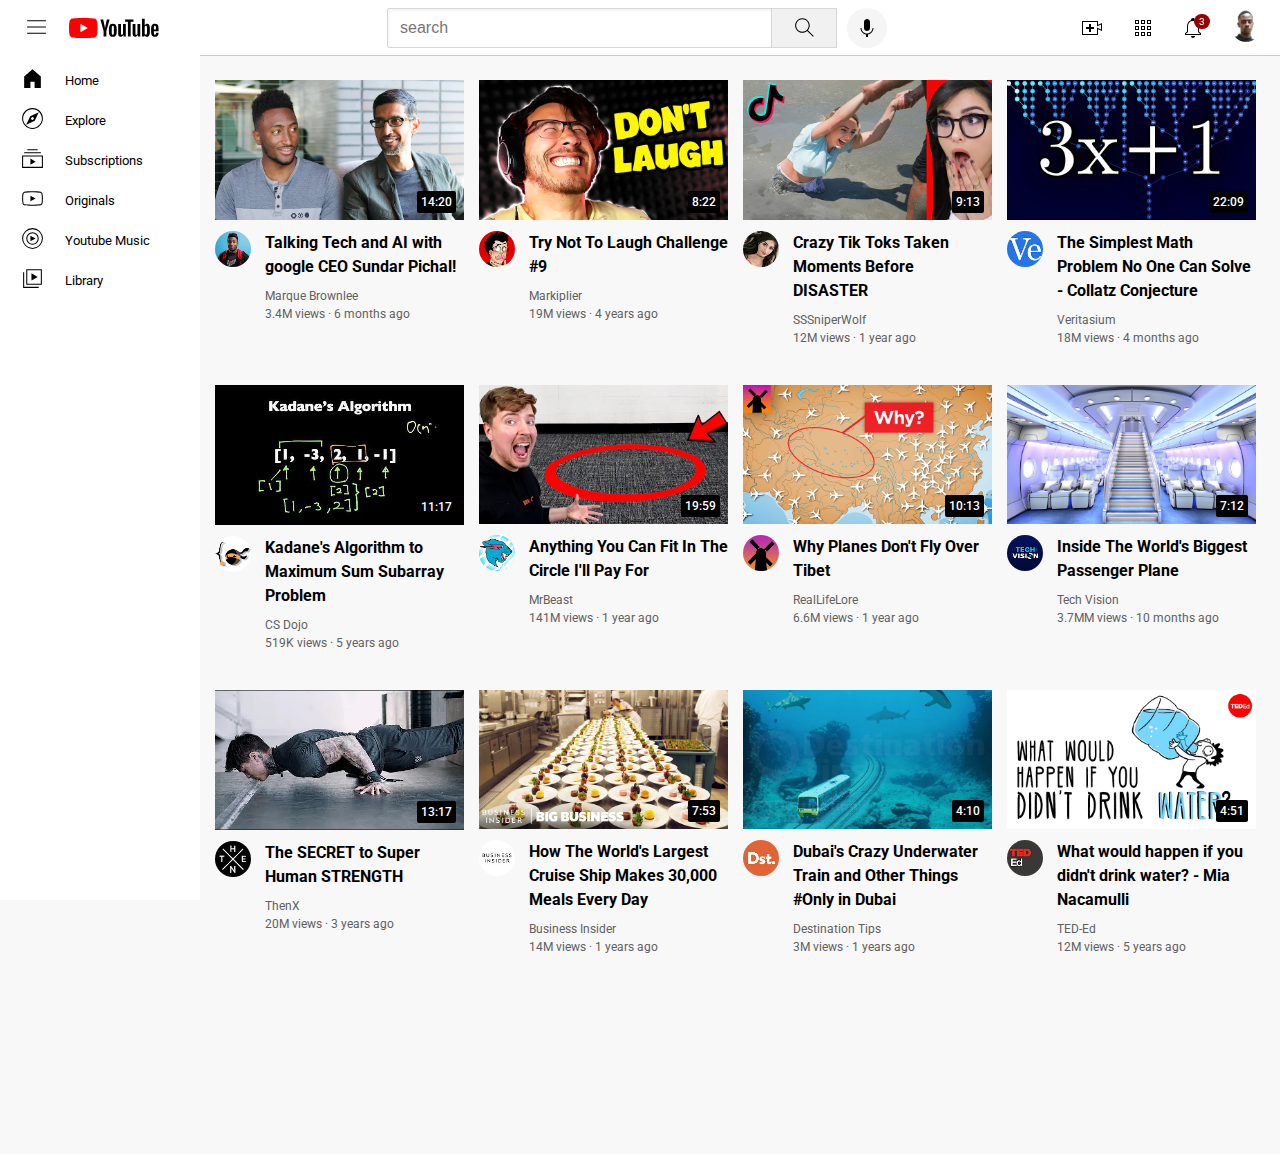
==== index.html @ 5abbc039 "Rename youtube.html to index.html" ====
<!DOCTYPE html>
<html>
  <head>
    <title>YouTube.com clone</title>
    <link rel="preconnect" href="https://fonts.googleapis.com">
    <link rel="preconnect" href="https://fonts.gstatic.com" crossorigin>
    <link href="https://fonts.googleapis.com/css2?family=Roboto:wght@400;500;700&display=swap" rel="stylesheet">
    <link rel="stylesheet" href="styles/header.css">
    <link rel="stylesheet" href="styles/video.css">
    <link rel="stylesheet" href="styles/general.css">
    <link rel="stylesheet" href="styles/sidebar.css">
  </head>
  <body>
    <!-- Header -->
    <header class="header">
      <div class="left-section">
        <img class="hamburger-menu" src="icons/hamburger-menu.svg" alt="">
        <img class="youtube-logo" src="icons/youtube-logo.svg" alt="">
      </div>
      <div class="middle-section">
        <input type="text" name="" class="search-bar" placeholder="search">
        <button class="search-button">
          <img class="search-icon" src="icons/search.svg" alt="">
          <div class="tooltip">Search</div>
        </button>
        <!-- Put position absolute inside position relative-->
        <button class="voice-search-button">
          <img class="voice-search-icon" src="icons/voice-search-icon.svg" alt="">
          <div class="tooltip">Search with your voice</div>
        </button>
      </div>
      <div class="right-section">
        <div class="upload-icon-container">
          <img class="upload-icon" src="icons/upload.svg" alt="">
          <div class="tooltip">Create</div>
        </div>
        <div class="youtube-app-container">
          <img class="youtube-app-icon" src="icons/youtube-apps.svg" alt="">
          <div class="tooltip">Youtube Apps</div>
        </div>        
        <div class="notifications-icon-container">
          <img class="notification-icon" src="icons/notifications.svg" alt="">
          <div class="notifications-count">3</div>
          <div class="tooltip">Notifications</div>
        </div>
        <div class="current-user-container">
          <img class="current-user-picture" src="thumbnails/eliud.png" alt="">
        </div>        
      </div>    
    </header> 
    <!-- Sidebar -->
    <nav class="sidebar">
      <div class="sidebar-link">
        <img src="icons/home.svg" alt="">
        <div>Home</div>
      </div>
      <div class="sidebar-link">
        <img src="icons/explore.svg" alt="">
        <div>Explore</div>
      </div>
      <div class="sidebar-link">
        <img src="icons/subscriptions.svg" alt="">
        <div>Subscriptions</div>

      </div>
      <div class="sidebar-link">
        <img src="icons/originals.svg" alt="">
        <div>Originals</div>

      </div>
      <div class="sidebar-link">
        <img src="icons/youtube-music.svg" alt="">
        <div>Youtube Music</div>

      </div>
      <div class="sidebar-link">
        <img src="icons/library.svg" alt="">
        <div>Library</div>
      </div>
    </nav>
    <!-- Video Grids -->
    <main>
      <section class="video-grid">
        <div class="video-preview">
          <div class="thumbnail-row">
            <a href="https://www.youtube.com/watch?v=n2RNcPRtAiY">
            <img class="thumbnail" src="thumbnails/thumbnail-1.webp" alt="">
            </a>
            <div class="video-time">14:20</div>
          </div>
          <div class="video-info-grid">
            <div class="channel-picture">
              <a href="https://www.youtube.com/c/mkbhd">
                <img class="profile-picture" src="channel-pictures/channel-1.jpeg" alt="">
              </a> 
              <div class="tooltip">
                <div class="channel-profile">
                  <img class="profile-picture-tooltip" src="channel-pictures/channel-1.jpeg" alt="">
                </div>             
                <div class="video-tooltip-details">
                  <div class="video-tooltip-author">
                    <p>Marques Brownlee</p>
                  </div>
                  <div class="subscribers">
                    <p class="channel-subscribers">15M subscribers</p>
                  </div>
                </div>
              </div>                      
            </div>
            <div class="video-info">
              <p class="video-title">
                <a href="https://www.youtube.com/watch?v=n2RNcPRtAiY">Talking Tech and AI with google CEO Sundar Pichal!</a></p>   
              <p class="video-author">
                <a href="https://www.youtube.com/c/mkbhd">Marque Brownlee</a></p>
              <p class="video-stats">3.4M views &#183 6 months ago</p>
            </div>      
           </div>
        </div>    
        <div class="video-preview">
          <div class="thumbnail-row">
            <a href="https://www.youtube.com/watch?v=mP0RAo9SKZk">
              <img class="thumbnail" src="thumbnails/thumbnail-2.webp" alt="">
            </a>          
            <div class="video-time">8:22</div>
          </div>
          <div class="video-info-grid">
            <div class="channel-picture">
              <a href="https://www.youtube.com/watch?v=mP0RAo9SKZk">
               <img class="profile-picture" src="channel-pictures/channel-2.jpeg" alt="">
              </a>
              <div class="tooltip">
                <div class="channel-profile">
                  <img class="profile-picture-tooltip" src="channel-pictures/channel-2.jpeg" alt="">
                </div>             
                <div class="video-tooltip-details">
                  <div class="video-tooltip-author">
                    <p>Markiplier</p>
                  </div>
                  <div class="subscribers">
                    <p class="channel-subscribers">35.5M subscribers</p>
                  </div>
                </div>
              </div> 
            </div>
            <div class="video-info">
              <p class="video-title"><a href="https://www.youtube.com/watch?v=mP0RAo9SKZk">Try Not To Laugh Challenge #9</a></p>   
              <p class="video-author">
                <a href="https://www.youtube.com/c/markiplier">Markiplier</a>
              </p>
              <p class="video-stats">19M views &#183 4 years ago</p>
            </div>  
          </div>
        </div>
        <div class="video-preview">
          <div class="thumbnail-row">
            <a href="https://www.youtube.com/watch?v=FgjPQQeTh1w">
              <img class="thumbnail" src="thumbnails/thumbnail-3.webp" alt="">
            </a>          
            <div class="video-time">9:13</div>
          </div>
          <div class="video-info-grid">
            <div class="channel-picture">
              <a href="https://www.youtube.com/user/SSSniperWolf">
                <img class="profile-picture" src="channel-pictures/channel-3.jpeg" alt="">
              </a> 
              <div class="tooltip">
                <div class="channel-profile">
                  <img class="profile-picture-tooltip" src="channel-pictures/channel-3.jpeg" alt="">
                </div>             
                <div class="video-tooltip-details">
                  <div class="video-tooltip-author">
                    <p>SSSniperWolf</p>
                  </div>
                  <div class="subscribers">
                    <p class="channel-subscribers">34.1M subscribers</p>
                  </div>
                </div>
              </div>            
            </div>
            <div class="video-info">
              <p class="video-title">
                <a href="https://www.youtube.com/watch?v=FgjPQQeTh1w">Crazy Tik Toks Taken Moments Before DISASTER</a>
              </p>   
              <p class="video-author">
                <a href="https://www.youtube.com/user/SSSniperWolf">SSSniperWolf</a>
              </p>
              <p class="video-stats">12M views &#183 1 year ago</p>
            </div>      
           </div>
        </div>    
        <div class="video-preview">
          <div class="thumbnail-row">
            <a href="https://www.youtube.com/watch?v=094y1Z2wpJg">
              <img class="thumbnail" src="thumbnails/thumbnail-4.webp" alt="">
            </a>          
            <div class="video-time">22:09</div>
          </div>
          <div class="video-info-grid">
            <div class="channel-picture">
              <a href="https://www.youtube.com/@veritasium">
                <img class="profile-picture" src="channel-pictures/channel-4.jpeg" alt="">
              </a>   
              <div class="tooltip">
                <div class="channel-profile">
                  <img class="profile-picture-tooltip" src="channel-pictures/channel-4.jpeg" alt="">
                </div>             
                <div class="video-tooltip-details">
                  <div class="video-tooltip-author">
                    <p>Veritasium</p>
                  </div>
                  <div class="subscribers">
                    <p class="channel-subscribers">14.1M subscribers</p>
                  </div>
                </div>
              </div>         
            </div>
            <div class="video-info">
              <p class="video-title">
                <a href="https://www.youtube.com/watch?v=094y1Z2wpJg">The Simplest Math Problem No One Can Solve - Collatz Conjecture</a>
              </p>   
              <p class="video-author">
                <a href="https://www.youtube.com/@veritasium">Veritasium</a>
              </p>
              <p class="video-stats">18M views &#183 4 months ago</p>
            </div>  
          </div>
        </div>
        <div class="video-preview">
          <div class="thumbnail-row">
            <a href="https://www.youtube.com/watch?v=86CQq3pKSUw">
              <img class="thumbnail" src="thumbnails/thumbnail-5.webp" alt="">
            </a>          
            <div class="video-time">11:17</div>
          </div>
          <div class="video-info-grid">
            <div class="channel-picture">
              <a href="https://www.youtube.com/c/CSDojo">
                <img class="profile-picture" src="channel-pictures/channel-5.jpeg" alt="">
              </a>
              <div class="tooltip">
                <div class="channel-profile">
                  <img class="profile-picture-tooltip" src="channel-pictures/channel-5.jpeg" alt="">
                </div>             
                <div class="video-tooltip-details">
                  <div class="video-tooltip-author">
                    <p>CS Dojo</p>
                  </div>
                  <div class="subscribers">
                    <p class="channel-subscribers">1.91M subscribers</p>
                  </div>
                </div>
              </div> 
             </div>
            <div class="video-info">
              <p class="video-title">
                <a href="https://www.youtube.com/watch?v=86CQq3pKSUw">
                  Kadane&#39;s Algorithm to Maximum Sum Subarray Problem
                </a>
              </p>   
              <p class="video-author">
                <a href="https://www.youtube.com/c/CSDojo">CS Dojo</a>
              </p>
              <p class="video-stats">519K views &#183 5 years ago</p>
            </div>      
           </div>
        </div>    
        <div class="video-preview">
          <div class="thumbnail-row">
            <a href="https://www.youtube.com/watch?v=yXWw0_UfSFg">
              <img class="thumbnail" src="thumbnails/thumbnail-6.webp" alt="">
            </a>
            <div class="video-time">19:59</div>
          </div>
          <div class="video-info-grid">
            <div class="channel-picture">
              <a href="https://www.youtube.com/channel/UCX6OQ3DkcsbYNE6H8uQQuVA">
                <img class="profile-picture" src="channel-pictures/channel-6.jpeg" alt="">
              </a>      
              <div class="tooltip">
                <div class="channel-profile">
                  <img class="profile-picture-tooltip" src="channel-pictures/channel-6.jpeg" alt="">
                </div>             
                <div class="video-tooltip-details">
                  <div class="video-tooltip-author">
                    <p>MrBeast</p>
                  </div>
                  <div class="subscribers">
                    <p class="channel-subscribers">181M subscribers</p>
                  </div>
                </div>
              </div>       
            </div>
            <div class="video-info">
              <p class="video-title">
                <a href="https://www.youtube.com/watch?v=yXWw0_UfSFg">Anything You Can Fit In The Circle I&#39;ll Pay For</a>
              </p>   
              <p class="video-author">
                <a href="https://www.youtube.com/channel/UCX6OQ3DkcsbYNE6H8uQQuVA">MrBeast</a>
              </p>
              <p class="video-stats">141M views &#183 1 year ago</p>
            </div>  
          </div>
        </div>
        <div class="video-preview">
          <div class="thumbnail-row">
            <a href="https://www.youtube.com/watch?v=fNVa1qMbF9Y">
              <img class="thumbnail" src="thumbnails/thumbnail-7.webp" alt="">
            </a>
            <div class="video-time">10:13</div>
          </div>
          <div class="video-info-grid">
            <div class="channel-picture">
              <a href="https://www.youtube.com/channel/UCP5tjEmvPItGyLhmjdwP7Ww">
                <img class="profile-picture" src="channel-pictures/channel-7.jpeg" alt="">
              </a>      
              <div class="tooltip">
                <div class="channel-profile">
                  <img class="profile-picture-tooltip" src="channel-pictures/channel-7.jpeg" alt="">
                </div>             
                <div class="video-tooltip-details">
                  <div class="video-tooltip-author">
                    <p>RealLifeLore</p>
                  </div>
                  <div class="subscribers">
                    <p class="channel-subscribers">181M subscribers</p>
                  </div>
                </div>
              </div>       
            </div>
            <div class="video-info">
              <p class="video-title">
                <a href="https://www.youtube.com/watch?v=fNVa1qMbF9Y">Why Planes Don&#39;t Fly Over Tibet</a>
              </p>   
              <p class="video-author">
                <a href="https://www.youtube.com/channel/UCP5tjEmvPItGyLhmjdwP7Ww">RealLifeLore</a>
              </p>
              <p class="video-stats">6.6M views &#183 1 year ago</p>
            </div>  
          </div>
        </div>
        <div class="video-preview">
          <div class="thumbnail-row">
            <a href="https://www.youtube.com/watch?v=lFm4EM1juls">
              <img class="thumbnail" src="thumbnails/thumbnail-8.webp" alt="">
            </a>
            <div class="video-time">7:12</div>
          </div>
          <div class="video-info-grid">
            <div class="channel-picture">
              <a href="https://www.youtube.com/channel/UCHAK6CyegY22Zj2GWrcaIxg">
                <img class="profile-picture" src="channel-pictures/channel-8.jpeg" alt="">
              </a>      
              <div class="tooltip">
                <div class="channel-profile">
                  <img class="profile-picture-tooltip" src="channel-pictures/channel-8.jpeg" alt="">
                </div>             
                <div class="video-tooltip-details">
                  <div class="video-tooltip-author">
                    <p>Tech Vision</p>
                  </div>
                  <div class="subscribers">
                    <p class="channel-subscribers">181M subscribers</p>
                  </div>
                </div>
              </div>       
            </div>
            <div class="video-info">
              <p class="video-title">
                <a href="https://www.youtube.com/watch?v=lFm4EM1juls">Inside The World's Biggest Passenger Plane</a>
              </p>   
              <p class="video-author">
                <a href="https://www.youtube.com/channel/UCHAK6CyegY22Zj2GWrcaIxg">Tech Vision</a>
              </p>
              <p class="video-stats">3.7MM views &#183 10 months ago</p>
            </div>  
          </div>
        </div>
        <div class="video-preview">
          <div class="thumbnail-row">
            <a href="https://www.youtube.com/watch?v=ixmxOlcrlUc">
              <img class="thumbnail" src="thumbnails/thumbnail-9.webp" alt="">
            </a>
            <div class="video-time">13:17</div>
          </div>
          <div class="video-info-grid">
            <div class="channel-picture">
              <a href="https://www.youtube.com/c/OFFICIALTHENXSTUDIOS">
                <img class="profile-picture" src="channel-pictures/channel-9.jpeg" alt="">
              </a>      
              <div class="tooltip">
                <div class="channel-profile">
                  <img class="profile-picture-tooltip" src="channel-pictures/channel-9.jpeg" alt="">
                </div>             
                <div class="video-tooltip-details">
                  <div class="video-tooltip-author">
                    <p>ThenX</p>
                  </div>
                  <div class="subscribers">
                    <p class="channel-subscribers">181M subscribers</p>
                  </div>
                </div>
              </div>       
            </div>
            <div class="video-info">
              <p class="video-title">
                <a href="https://www.youtube.com/watch?v=ixmxOlcrlUc">The SECRET to Super Human STRENGTH</a>
              </p>   
              <p class="video-author">
                <a href="https://www.youtube.com/c/OFFICIALTHENXSTUDIOS">ThenX</a>
              </p>
              <p class="video-stats">20M views &#183 3 years ago</p>
            </div>  
          </div>
        </div>
        <div class="video-preview">
          <div class="thumbnail-row">
            <a href="https://www.youtube.com/watch?v=R2vXbFp5C9o">
              <img class="thumbnail" src="thumbnails/thumbnail-10.webp" alt="">
            </a>
            <div class="video-time">7:53</div>
          </div>
          <div class="video-info-grid">
            <div class="channel-picture">
              <a href="https://www.youtube.com/@InsiderBusiness">
                <img class="profile-picture" src="channel-pictures/channel-10.jpeg" alt="">
              </a>      
              <div class="tooltip">
                <div class="channel-profile">
                  <img class="profile-picture-tooltip" src="channel-pictures/channel-10.jpeg" alt="">
                </div>             
                <div class="video-tooltip-details">
                  <div class="video-tooltip-author">
                    <p>Business Insider</p>
                  </div>
                  <div class="subscribers">
                    <p class="channel-subscribers">181M subscribers</p>
                  </div>
                </div>
              </div>       
            </div>
            <div class="video-info">
              <p class="video-title">
                <a href="https://www.youtube.com/watch?v=R2vXbFp5C9o">How The World's Largest Cruise Ship Makes 30,000 Meals Every Day</a>
              </p>   
              <p class="video-author">
                <a href="https://www.youtube.com/@InsiderBusiness">Business Insider</a>
              </p>
              <p class="video-stats">14M views &#183 1 years ago</p>
            </div>  
          </div>
        </div>
        <div class="video-preview">
          <div class="thumbnail-row">
            <a href="https://www.youtube.com/watch?v=0nZuYyXET3s">
              <img class="thumbnail" src="thumbnails/thumbnail-11.webp" alt="">
            </a>
            <div class="video-time">4:10</div>
          </div>
          <div class="video-info-grid">
            <div class="channel-picture">
              <a href="https://www.youtube.com/@Destinationtips">
                <img class="profile-picture" src="channel-pictures/channel-11.jpeg" alt="">
              </a>      
              <div class="tooltip">
                <div class="channel-profile">
                  <img class="profile-picture-tooltip" src="channel-pictures/channel-11.jpeg" alt="">
                </div>             
                <div class="video-tooltip-details">
                  <div class="video-tooltip-author">
                    <p>Destination Tips</p>
                  </div>
                  <div class="subscribers">
                    <p class="channel-subscribers">181M subscribers</p>
                  </div>
                </div>
              </div>       
            </div>
            <div class="video-info">
              <p class="video-title">
                <a href="https://www.youtube.com/watch?v=0nZuYyXET3s">
                  Dubai's Crazy Underwater Train and Other Things #Only in Dubai</a>
              </p>   
              <p class="video-author">
                <a href="https://www.youtube.com/@Destinationtips">Destination Tips</a>
              </p>
              <p class="video-stats">3M views &#183; 1 years ago</p>
            </div>  
          </div>
        </div>
        <div class="video-preview">
          <div class="thumbnail-row">
            <a href="https://www.youtube.com/watch?v=9iMGFqMmUFs">
              <img class="thumbnail" src="thumbnails/thumbnail-12.webp" alt="">
            </a>
            <div class="video-time">4:51</div>
          </div>
          <div class="video-info-grid">
            <div class="channel-picture">
              <a href="https://www.youtube.com/@TEDEd">
                <img class="profile-picture" src="channel-pictures/channel-12.jpeg" alt="">
              </a>      
              <div class="tooltip">
                <div class="channel-profile">
                  <img class="profile-picture-tooltip" src="channel-pictures/channel-12.jpeg" alt="">
                </div>             
                <div class="video-tooltip-details">
                  <div class="video-tooltip-author">
                    <p>TED-Ed</p>
                  </div>
                  <div class="subscribers">
                    <p class="channel-subscribers">181M subscribers</p>
                  </div>
                </div>
              </div>       
            </div>
            <div class="video-info">
              <p class="video-title">
                <a href="https://www.youtube.com/watch?v=9iMGFqMmUFs">
                  What would happen if you didn&#39;t drink water? - Mia Nacamulli</a>
              </p>   
              <p class="video-author">
                <a href="https://www.youtube.com/@TEDEd">TED-Ed</a>
              </p>
              <p class="video-stats">12M views &#183; 5 years ago</p>
            </div>  
          </div>
        </div>
      </section>
    </main>
  </body>
</html>
---- styles/header.css ----
.header{
  height: 55px;
  display: flex;
  flex-direction: row;
  justify-content: space-between;
  position: fixed;
  top: 0;
  left: 0;
  right: 0;
  background-color: white;
  border-bottom-width: 1px;
  border-bottom-style: solid;
  border-bottom-color: rgb(202, 202, 202);
  z-index: 100;
}
.left-section{
  display: flex;
  align-items: center;
}
.middle-section{
  flex: 1;
  display: flex;
  align-items: center;
  margin-left: 70px;
  margin-right: 35px;
  max-width: 500px;
}
.right-section{
  margin-right: 20px;
  width: 180px;
  display: flex;
  align-items: center;
  justify-content: space-between;
  flex-shrink: 0;
}
.hamburger-menu{
  height: 25px;
  margin-left: 24px;
  cursor: pointer;
  margin-right: 20px;
}
.youtube-logo{
  height: 20px;
  cursor: pointer;
}
.voice-search-button{
  width: 40px;
  height: 40px;
  border-radius: 20px;
  border: none;
  background-color: rgb(245, 245, 245);
}
.search-bar{
  flex: 1;
  height: 36px;
  font-size: 16px;
  width: 0;
  border: 1px solid rgb(215, 215, 215);  
  border-radius: 2px;
  box-shadow: inset 1px 2px 3px rgba(0,0,0,0.05);
}
.search-bar::placeholder{
  font-size: 16px;
  padding-left: 10px;
}
.search-button{
  width: 66px;
  height: 40px;
  background-color: rgb(241, 241, 241);
  border: 1px solid rgb(215, 215, 215);
  margin-left: -1px;
  margin-right: 10px;
}
.search-button .tooltip, .voice-search-button .tooltip, .upload-icon-container .tooltip, .youtube-app-container .tooltip, .notifications-icon-container .tooltip{
  position: absolute;
  background-color: gray;
  color: white;
  padding: 4px 8px;
  border-radius: 2px;
  font-size: 12px;
  bottom: -30px;
  opacity: 0;
  transition: opacity 0.15s;
  pointer-events: none;
  white-space: nowrap;
}
.search-button:hover .tooltip ,.voice-search-button:hover .tooltip, .upload-icon-container:hover .tooltip, .youtube-app-container:hover .tooltip, .notifications-icon-container:hover .tooltip{
  opacity: 1;
}
.search-button, .voice-search-button, .upload-icon-container, .youtube-app-container, .notifications-icon-container{
  position: relative;
  display: flex;
  justify-content: center;
  align-items: center;
}
.search-icon{
  cursor: pointer;
  height: 25px;
}
.voice-search-icon{
  height: 24px;
  cursor: pointer;
}
.upload-icon{
  height: 24px;
  cursor: pointer;  
}
.youtube-app-icon{
  cursor: pointer;
  height: 24px;
}
.notification-icon{
  cursor: pointer;
  height: 24px;
}
.notifications-icon-container{
  position: relative;
}
.notifications-count{
  position: absolute;
  background-color: rgb(150, 1, 1);
  color: white;
  top: -2px;
  right: -5px;
  font-size: 10px;
  padding: 2px 5px;
  border-radius: 10px;
}
.current-user-picture{
  height: 32px;
  cursor: pointer;
  border-radius: 16px;
}
---- styles/video.css ----
.thumbnail{
  width: 100%;
}
.video-title{
  margin-top: 0;
  font-size: 14px;
  font-weight: bold;
  line-height: 20px;
  margin-bottom: 10px;
}    
.video-title a{
  color: black;
  text-decoration: none;
}
.video-info-grid{
  display: grid;
  grid-template-columns: 50px 1fr;
}   
.profile-picture{
  width: 36px;
  border-radius: 50px;
}
.thumbnail-row{
  margin-bottom: 8px;
  position: relative;
}
.video-author, .video-stats{
  font-size: 12px;
  color: rgb(96, 96, 96) ;
}
.video-author{
  margin-bottom: 4px;
}
.video-author a{
  text-decoration: none;
  color: rgb(96, 96, 96) ;
}
.video-grid{
  display: grid;
  grid-template-columns: 1fr 1fr 1fr;
  column-gap: 15px;
  row-gap: 40px;  
}
@media (max-width: 750px){
  .video-grid{
    grid-template-columns: 1fr 1fr;
  }
}
@media (min-width: 751px) and (max-width: 999px){
  .video-grid{
    grid-template-columns: 1fr 1fr 1fr;
  }
}
@media (min-width: 1000px){
  .video-grid{
    grid-template-columns: 1fr 1fr 1fr 1fr;
  }
  body{
    font-size: 14px;
  }
  .video-title{
    font-size: 16px;
    line-height: 24px;
  } 
}
.video-time{
  font-size: 12px;
  font-weight: 500;
  padding: 4px;
  background-color: black;
  color: white;
  position: absolute;
  bottom: 10px;
  right: 8px;
  border-radius: 2px;
}
.channel-picture{
  position: relative;
  height: 40px;
}
.channel-picture .tooltip{
  position: absolute;
  background-color: white;
  display: flex;
  padding: 10px 6px;
  border-radius: 5px;
  width: 200px;  
  height: 50px;
  top: 45px;
  box-shadow: 0 0 10px rgba(0,0,0,0.15);
  opacity: 0;
  pointer-events: none;
  transition: opacity 0.15s;
  z-index: 100;
}
.channel-picture:hover .tooltip{
  opacity: 1;
}
.channel-profile{
  height: 40px;
  width: 50px;
}
.profile-picture-tooltip{
  width: 100%;
  border-radius: 40px;
}
.video-tooltip-author{
  font-family: Arial, Helvetica, sans-serif;
  font-weight: bold;
  font-size: 15px;
  margin-bottom: 5px;
}
.channel-subscribers{
  color: rgb(96, 96, 96);
  font-size: 14px;
}
.video-tooltip-details{
  margin-left: 5px;
  display: flex;
  flex-direction: column;
  justify-content: center;
}
---- styles/general.css ----
p{
  margin-top: 0;
  margin-bottom: 0;
}
body{
  margin: 0;
  padding-top: 80px;
  padding-left: 96px;
  padding-right: 24px;
  background-color: rgb(248, 248, 248);
  font-family: Roboto, Arial;
  transition: padding-left 0.15s;
  padding-bottom: 200px;
}
@media(min-width:1200.1px){
  body{
    padding-left: 215px;
    padding-bottom: 200px;
  }
}
---- styles/sidebar.css ----
@media(max-width:1200px){
  .sidebar{
    position: fixed;
    left: 0;
    bottom: 0;
    top: 55px;
    background-color: white;
    width: 72px;
    z-index: 200;
    padding-top: 5px;
  }
  .sidebar-link{
    height: 74px;
    display: flex;
    justify-content: center;
    align-items: center;
    flex-direction: column;
    cursor: pointer;
  }
  .sidebar-link:hover{
    background-color: rgb(231, 230, 230);
  }
  .sidebar-link img{
    height: 25px;
    margin-bottom: 4px;  
  }
  .sidebar-link div{
    font-size: 10px;
  }
}
@media(min-width:1200.1px){
  
  .sidebar{
    position: fixed;
    left: 0;
    bottom: 0;
    top: 55px;
    background-color: white;
    width: 200px;
    z-index: 200;
    padding-top: 5px;
  }
  .sidebar-link{
    height: 40px;
    display: flex;
    justify-content: start;
    align-items: center;
    cursor: pointer;
  }
  .sidebar-link:hover{
    background-color: rgb(231, 230, 230);
  }
  .sidebar-link img{
    height: 25px;
    margin-bottom: 4px;
    margin-left: 20px;
    margin-right: 20px;  
  }
  .sidebar-link div{
    font-size: 13px;
  }
}
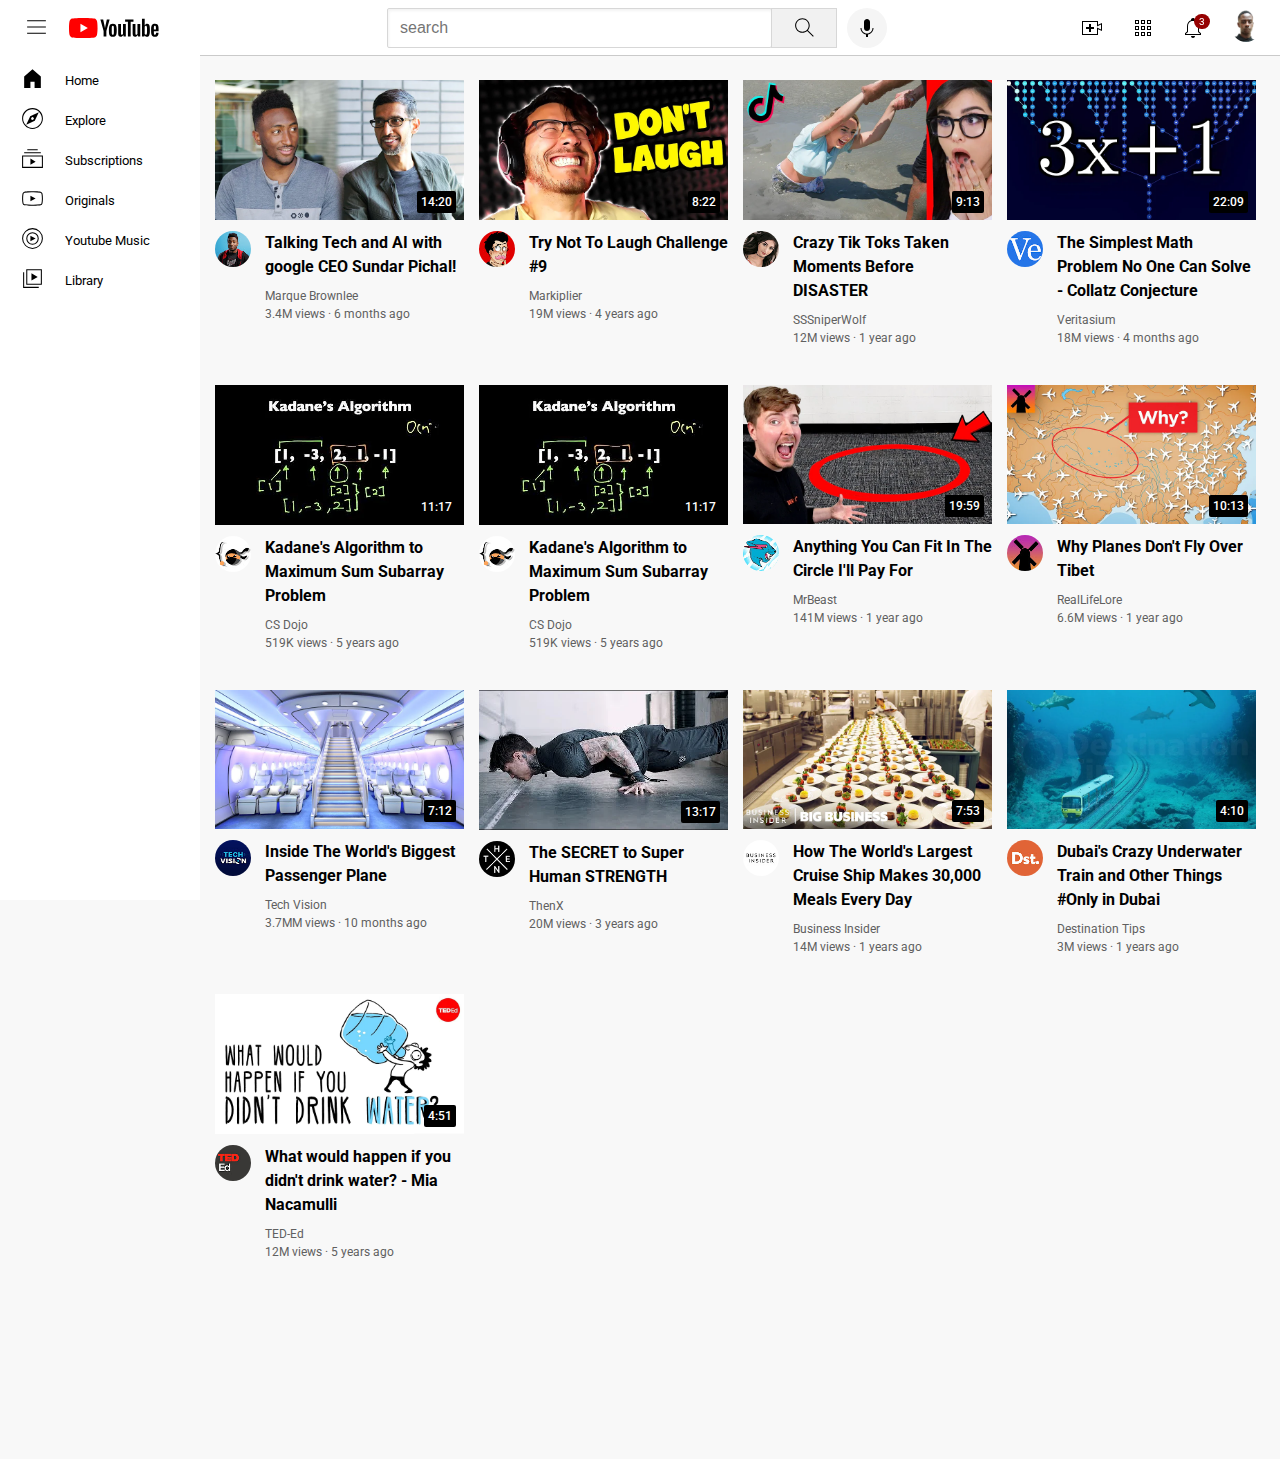
==== commit afcbc894: "another video" ====
--- a/index.html
+++ b/index.html
@@ -266,6 +266,45 @@
         </div>    
         <div class="video-preview">
           <div class="thumbnail-row">
+            <a href="https://www.youtube.com/watch?v=86CQq3pKSUw">
+              <img class="thumbnail" src="thumbnails/thumbnail-5.webp" alt="">
+            </a>          
+            <div class="video-time">11:17</div>
+          </div>
+          <div class="video-info-grid">
+            <div class="channel-picture">
+              <a href="https://www.youtube.com/c/CSDojo">
+                <img class="profile-picture" src="channel-pictures/channel-5.jpeg" alt="">
+              </a>
+              <div class="tooltip">
+                <div class="channel-profile">
+                  <img class="profile-picture-tooltip" src="channel-pictures/channel-5.jpeg" alt="">
+                </div>             
+                <div class="video-tooltip-details">
+                  <div class="video-tooltip-author">
+                    <p>CS Dojo</p>
+                  </div>
+                  <div class="subscribers">
+                    <p class="channel-subscribers">1.91M subscribers</p>
+                  </div>
+                </div>
+              </div> 
+             </div>
+            <div class="video-info">
+              <p class="video-title">
+                <a href="https://www.youtube.com/watch?v=86CQq3pKSUw">
+                  Kadane&#39;s Algorithm to Maximum Sum Subarray Problem
+                </a>
+              </p>   
+              <p class="video-author">
+                <a href="https://www.youtube.com/c/CSDojo">CS Dojo</a>
+              </p>
+              <p class="video-stats">519K views &#183 5 years ago</p>
+            </div>      
+           </div>
+        </div>
+        <div class="video-preview">
+          <div class="thumbnail-row">
             <a href="https://www.youtube.com/watch?v=yXWw0_UfSFg">
               <img class="thumbnail" src="thumbnails/thumbnail-6.webp" alt="">
             </a>
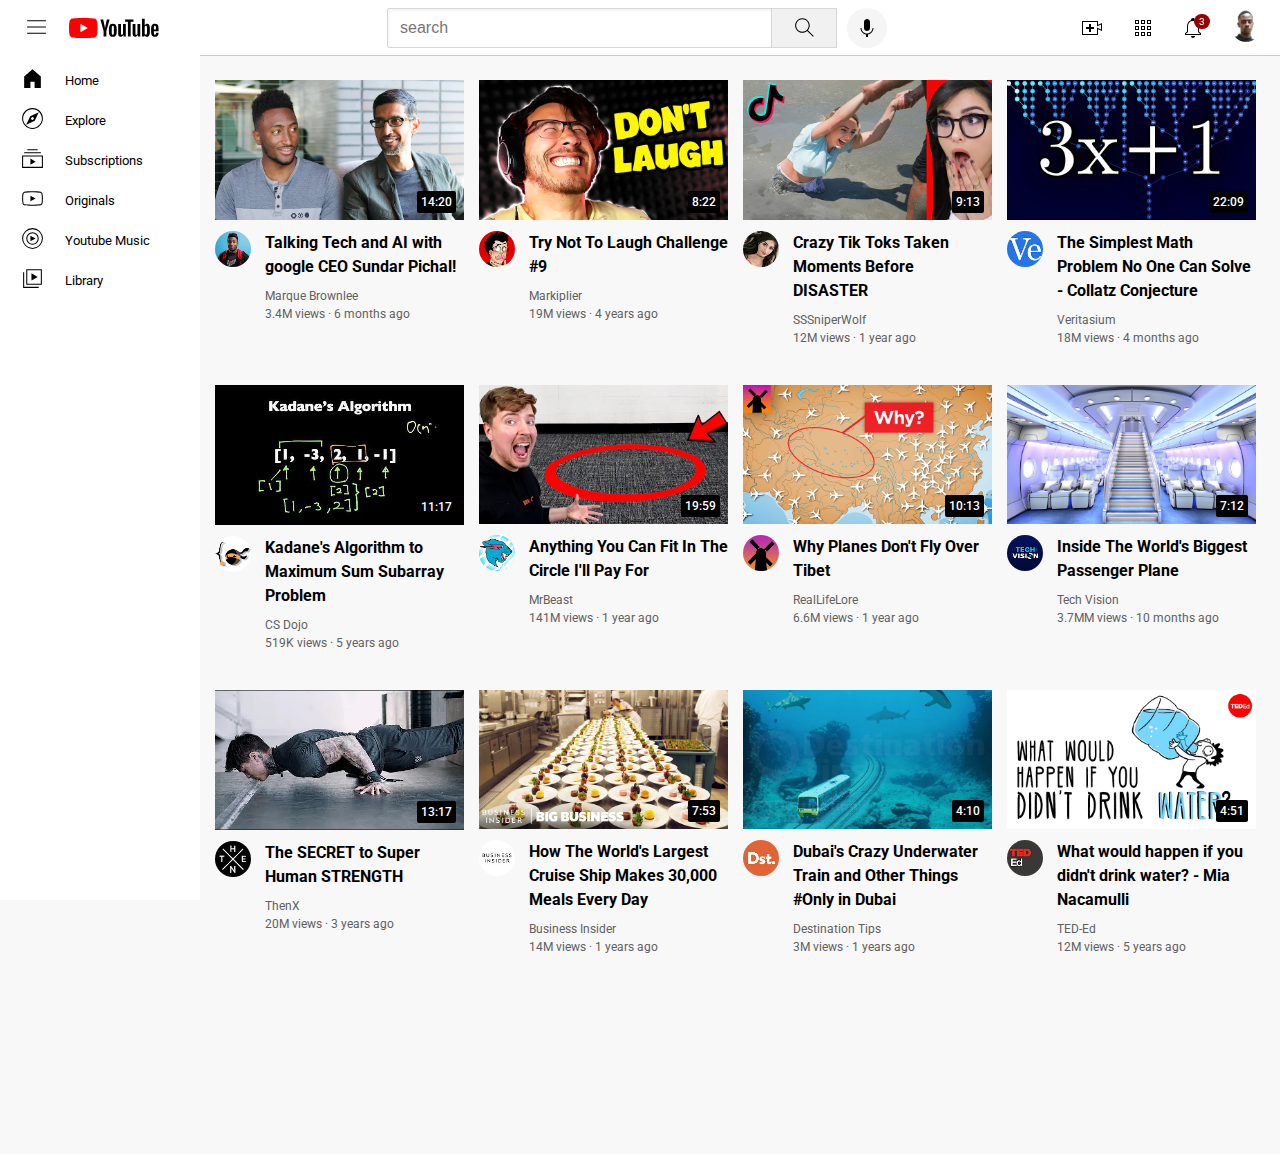
==== commit 80c58ab2: "omit video" ====
--- a/index.html
+++ b/index.html
@@ -266,45 +266,6 @@
         </div>    
         <div class="video-preview">
           <div class="thumbnail-row">
-            <a href="https://www.youtube.com/watch?v=86CQq3pKSUw">
-              <img class="thumbnail" src="thumbnails/thumbnail-5.webp" alt="">
-            </a>          
-            <div class="video-time">11:17</div>
-          </div>
-          <div class="video-info-grid">
-            <div class="channel-picture">
-              <a href="https://www.youtube.com/c/CSDojo">
-                <img class="profile-picture" src="channel-pictures/channel-5.jpeg" alt="">
-              </a>
-              <div class="tooltip">
-                <div class="channel-profile">
-                  <img class="profile-picture-tooltip" src="channel-pictures/channel-5.jpeg" alt="">
-                </div>             
-                <div class="video-tooltip-details">
-                  <div class="video-tooltip-author">
-                    <p>CS Dojo</p>
-                  </div>
-                  <div class="subscribers">
-                    <p class="channel-subscribers">1.91M subscribers</p>
-                  </div>
-                </div>
-              </div> 
-             </div>
-            <div class="video-info">
-              <p class="video-title">
-                <a href="https://www.youtube.com/watch?v=86CQq3pKSUw">
-                  Kadane&#39;s Algorithm to Maximum Sum Subarray Problem
-                </a>
-              </p>   
-              <p class="video-author">
-                <a href="https://www.youtube.com/c/CSDojo">CS Dojo</a>
-              </p>
-              <p class="video-stats">519K views &#183 5 years ago</p>
-            </div>      
-           </div>
-        </div>
-        <div class="video-preview">
-          <div class="thumbnail-row">
             <a href="https://www.youtube.com/watch?v=yXWw0_UfSFg">
               <img class="thumbnail" src="thumbnails/thumbnail-6.webp" alt="">
             </a>
